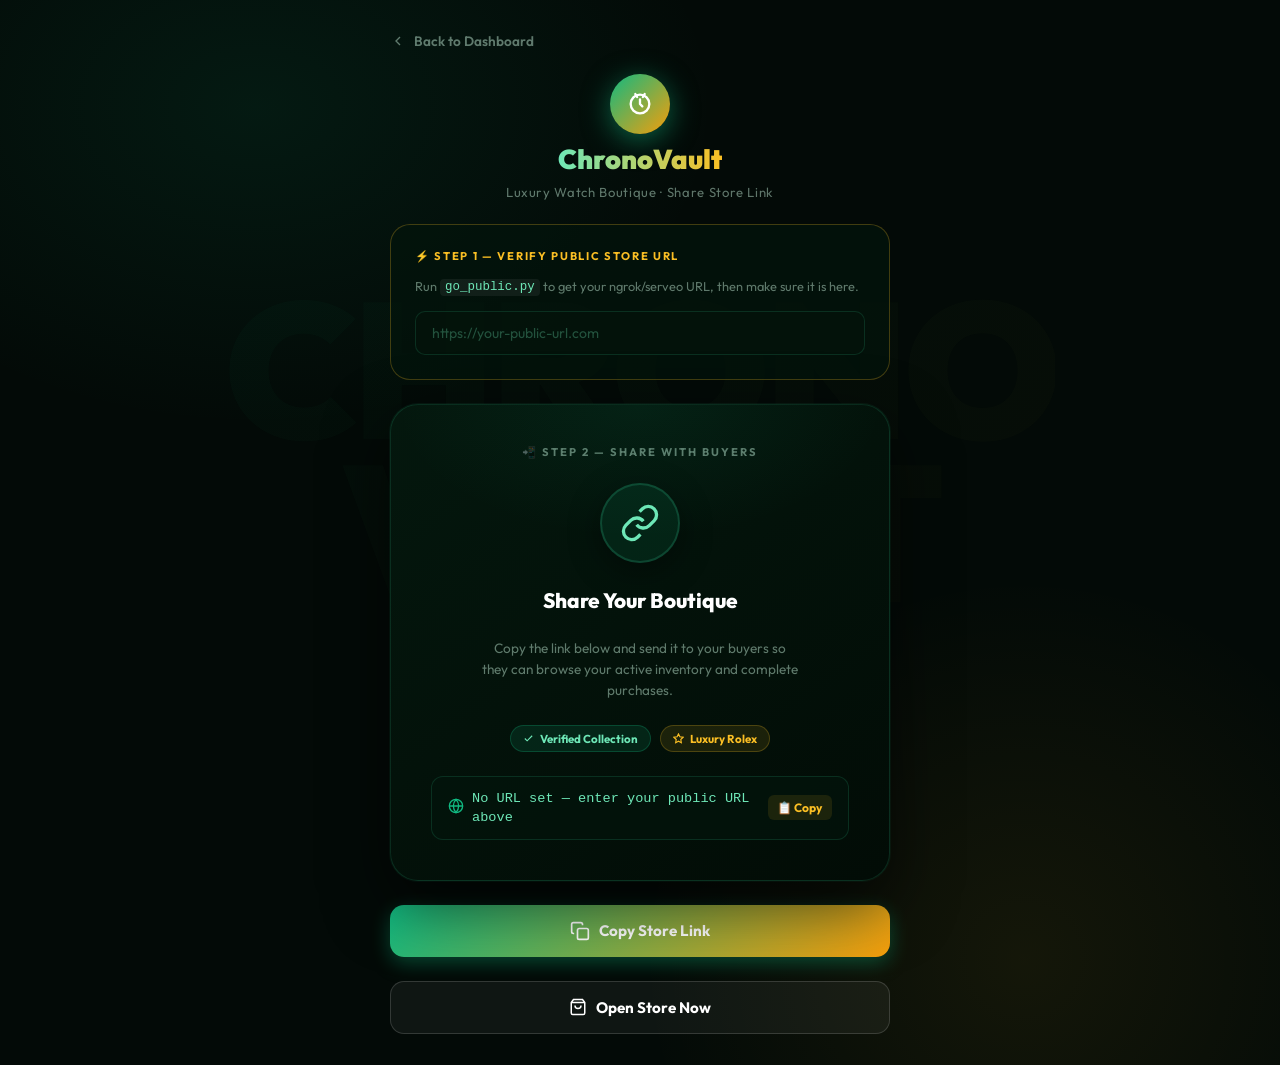
==== share-store.html @ b09a487b "Add files via upload" ====
<!DOCTYPE html>
<html lang="en">
<head>
  <meta charset="UTF-8">
  <meta name="viewport" content="width=device-width, initial-scale=1.0">
  <title>ChronoVault — Share Store Link</title>
  <meta name="description" content="Share your ChronoVault luxury watch store with buyers.">
  <link href="https://fonts.googleapis.com/css2?family=Outfit:wght@300;400;500;600;700;800;900&display=swap" rel="stylesheet">
  <style>
    *,*::before,*::after{margin:0;padding:0;box-sizing:border-box}
    :root{
      --bg:#030a07;--em5:#10b981;--go4:#fbbf24;--go5:#f59e0b;
      --border:rgba(52,211,153,.15);--text:#e6fff5;--muted:rgba(209,250,229,.45);
    }
    body{
      font-family:'Outfit',sans-serif;background:var(--bg);color:var(--text);
      min-height:100vh;display:flex;flex-direction:column;align-items:center;
      justify-content:center;padding:2rem;
      background-image:
        radial-gradient(ellipse 60% 50% at 20% 10%,rgba(16,185,129,.09) 0%,transparent 60%),
        radial-gradient(ellipse 50% 60% at 80% 90%,rgba(251,191,36,.07) 0%,transparent 60%);
    }
    /* Watermark */
    .wm{position:fixed;inset:0;pointer-events:none;z-index:0;
      display:flex;align-items:center;justify-content:center;overflow:hidden}
    .wm-text{font-size:clamp(4rem,15vw,14rem);font-weight:900;text-transform:uppercase;
      text-align:center;line-height:.85;letter-spacing:-.03em;white-space:nowrap;
      background:linear-gradient(135deg,rgba(16,185,129,.03) 0%,rgba(251,191,36,.02) 100%);
      -webkit-background-clip:text;-webkit-text-fill-color:transparent;background-clip:text}

    .page{position:relative;z-index:1;width:100%;max-width:500px;
      display:flex;flex-direction:column;gap:1.5rem;align-items:center}

    /* Back */
    .back-link{align-self:flex-start;display:flex;align-items:center;gap:.5rem;
      color:var(--muted);text-decoration:none;font-size:.85rem;font-weight:600;transition:.2s}
    .back-link:hover{color:#6ee7b7}
    .back-link svg{width:16px;height:16px}

    /* Brand */
    .brand{display:flex;flex-direction:column;align-items:center;gap:.5rem;text-align:center}
    .brand-icon{width:60px;height:60px;border-radius:50%;
      background:linear-gradient(135deg,var(--em5),var(--go5));
      display:flex;align-items:center;justify-content:center;
      box-shadow:0 6px 28px rgba(16,185,129,.5)}
    .brand-icon svg{width:28px;height:28px;color:#fff}
    .brand-name{font-size:1.7rem;font-weight:900;
      background:linear-gradient(90deg,#6ee7b7,var(--go4));
      -webkit-background-clip:text;-webkit-text-fill-color:transparent;background-clip:text}
    .brand-tagline{font-size:.82rem;color:var(--muted);letter-spacing:.05em}

    /* Setup card */
    .setup-card{width:100%;background:rgba(4,20,12,.7);border:1px solid rgba(251,191,36,.25);
      border-radius:20px;padding:1.5rem;display:flex;flex-direction:column;gap:.85rem}
    .setup-label{font-size:.7rem;text-transform:uppercase;letter-spacing:.15em;
      color:var(--go4);font-weight:700}
    .setup-hint{font-size:.8rem;color:var(--muted);line-height:1.5}
    .setup-hint code{background:rgba(255,255,255,.06);padding:.1em .4em;
      border-radius:4px;font-size:.78rem;color:#6ee7b7}
    .url-input-row{display:flex;gap:.6rem}
    .url-input{flex:1;padding:.75rem 1rem;background:rgba(4,20,12,.8);
      border:1.5px solid var(--border);border-radius:10px;color:var(--text);
      font-family:'Outfit',sans-serif;font-size:.88rem;outline:none;transition:.25s}
    .url-input:focus{border-color:var(--go4);box-shadow:0 0 0 3px rgba(251,191,36,.12)}
    .url-input::placeholder{color:rgba(110,231,183,.3)}
    
    /* Main share card */
    .share-card{width:100%;background:linear-gradient(145deg,rgba(4,24,14,.97),rgba(2,12,6,.99));
      border:1px solid var(--border);border-radius:28px;padding:2.5rem;
      display:flex;flex-direction:column;align-items:center;gap:1.5rem;
      box-shadow:0 24px 64px rgba(0,0,0,.6),0 0 0 1px rgba(52,211,153,.08);
      position:relative;overflow:hidden}
    .share-card::before{content:'';position:absolute;inset:0;pointer-events:none;
      background:radial-gradient(ellipse 70% 40% at 50% 0%,rgba(16,185,129,.08) 0%,transparent 70%)}

    .share-card-label{font-size:.7rem;text-transform:uppercase;letter-spacing:.18em;
      color:var(--muted);font-weight:700}
      
    /* Link big icon */
    .link-icon-big{width:80px;height:80px;border-radius:50%;
      background:rgba(16,185,129,.1);border:2px solid rgba(52,211,153,.2);
      display:flex;align-items:center;justify-content:center;color:#6ee7b7;
      box-shadow:0 8px 32px rgba(0,0,0,.4)}
    .link-icon-big svg{width:40px;height:40px}

    .share-title{font-size:1.3rem;font-weight:800;text-align:center;color:#fff;line-height:1.3}
    .share-sub{font-size:.85rem;color:var(--muted);text-align:center;
      line-height:1.55;max-width:320px}

    /* Badges */
    .badge-row{display:flex;gap:.6rem;flex-wrap:wrap;justify-content:center}
    .badge{display:flex;align-items:center;gap:.35rem;padding:.3rem .75rem;
      border-radius:50px;font-size:.72rem;font-weight:700;border:1px solid}
    .badge-green{background:rgba(16,185,129,.12);color:#6ee7b7;border-color:rgba(16,185,129,.25)}
    .badge-gold{background:rgba(251,191,36,.1);color:var(--go4);border-color:rgba(251,191,36,.22)}

    /* URL display bar */
    .url-display{width:100%;display:flex;align-items:center;gap:.5rem;
      background:rgba(4,20,12,.7);border:1px solid var(--border);
      border-radius:12px;padding:.75rem 1rem;cursor:pointer;transition:.25s}
    .url-display:hover{border-color:rgba(52,211,153,.35);box-shadow:0 4px 15px rgba(16,185,129,.15)}
    .url-icon{flex-shrink:0;color:var(--em5)}
    .url-icon svg{width:16px;height:16px}
    .url-text{flex:1;font-family:monospace;font-size:.85rem;color:#6ee7b7;
      word-break:break-all;line-height:1.4}
    .url-copy{flex-shrink:0;font-size:.75rem;font-weight:700;color:var(--go4);white-space:nowrap;
      background:rgba(251,191,36,.1);padding:.3rem .6rem;border-radius:6px;}

    /* Copy Button */
    .copy-btn-large{width:100%;padding:1rem;border-radius:14px;border:none;
      background:linear-gradient(135deg,var(--em5),var(--go5));color:#fff;
      font-family:'Outfit',sans-serif;font-size:.95rem;font-weight:700;
      cursor:pointer;display:flex;align-items:center;justify-content:center;gap:.6rem;transition:.25s;
      box-shadow:0 6px 20px rgba(16,185,129,.35)}
    .copy-btn-large:hover{transform:translateY(-2px);box-shadow:0 8px 28px rgba(16,185,129,.5)}
    .copy-btn-large svg{width:20px;height:20px}

    /* Visit store */
    .visit-btn{width:100%;padding:1rem;border-radius:14px;
      border:1px solid rgba(255,255,255,.15);background:rgba(255,255,255,.05);
      color:#fff;font-family:'Outfit',sans-serif;font-size:.95rem;font-weight:700;
      cursor:pointer;transition:.25s;display:flex;align-items:center;
      justify-content:center;gap:.6rem;text-decoration:none}
    .visit-btn:hover{background:rgba(255,255,255,.1);border-color:rgba(255,255,255,.3)}

    /* Toast */
    .toast{position:fixed;bottom:2rem;left:50%;transform:translateX(-50%);
      z-index:400;padding:.8rem 1.4rem;border-radius:12px;font-size:.88rem;
      font-weight:600;display:none;
      background:linear-gradient(135deg,rgba(16,185,129,.92),rgba(5,150,105,.92));
      color:#fff;border:1px solid rgba(52,211,153,.4);box-shadow:0 8px 30px rgba(0,0,0,.4)}
    .toast.show{display:flex;animation:su .3s ease}
    @keyframes su{
      from{opacity:0;transform:translate(-50%,10px)}
      to{opacity:1;transform:translate(-50%,0)}
    }
    ::-webkit-scrollbar{width:5px}
    ::-webkit-scrollbar-track{background:transparent}
    ::-webkit-scrollbar-thumb{background:rgba(16,185,129,.25);border-radius:3px}
  </style>
</head>
<body>

  <div class="wm"><div class="wm-text">CHRONO<br>VAULT</div></div>

  <div class="page">

    <!-- Back -->
    <a href="index.html" class="back-link">
      <svg viewBox="0 0 24 24" fill="none" stroke="currentColor" stroke-width="2">
        <polyline points="15 18 9 12 15 6"/>
      </svg>
      Back to Dashboard
    </a>

    <!-- Brand -->
    <div class="brand">
      <div class="brand-icon">
        <svg viewBox="0 0 24 24" fill="none" stroke="currentColor" stroke-width="2" stroke-linecap="round" stroke-linejoin="round">
          <circle cx="12" cy="12" r="8"/><polyline points="12 8 12 12 14 14"/>
          <path d="M8 3.5 9.5 6M16 3.5 14.5 6"/>
        </svg>
      </div>
      <div class="brand-name">ChronoVault</div>
      <div class="brand-tagline">Luxury Watch Boutique · Share Store Link</div>
    </div>

    <!-- Step 1: Enter public URL -->
    <div class="setup-card">
      <div class="setup-label">⚡ Step 1 — Verify Public Store URL</div>
      <div class="setup-hint">
        Run <code>go_public.py</code> to get your ngrok/serveo URL, then make sure it is here.
      </div>
      <div class="url-input-row">
        <input type="text" class="url-input" id="publicUrlInput"
          placeholder="https://your-public-url.com"
          oninput="onUrlInput()">
      </div>
    </div>

    <!-- Share Card -->
    <div class="share-card">
      <div class="share-card-label">📲 Step 2 — Share With Buyers</div>

      <div class="link-icon-big">
        <svg viewBox="0 0 24 24" fill="none" stroke="currentColor" stroke-width="2">
          <path d="M10 13a5 5 0 0 0 7.54.54l3-3a5 5 0 0 0-7.07-7.07l-1.72 1.71"/>
          <path d="M14 11a5 5 0 0 0-7.54-.54l-3 3a5 5 0 0 0 7.07 7.07l1.71-1.71"/>
        </svg>
      </div>

      <div class="share-title">Share Your Boutique</div>
      <div class="share-sub">Copy the link below and send it to your buyers so they can browse your active inventory and complete purchases.</div>

      <div class="badge-row">
        <span class="badge badge-green">
          <svg width="11" height="11" viewBox="0 0 24 24" fill="none" stroke="currentColor" stroke-width="2.5">
            <polyline points="20 6 9 17 4 12"/>
          </svg>
          Verified Collection
        </span>
        <span class="badge badge-gold">
          <svg width="11" height="11" viewBox="0 0 24 24" fill="none" stroke="currentColor" stroke-width="2.5">
            <path d="M12 2l3.09 6.26L22 9.27l-5 4.87 1.18 6.88L12 17.77l-6.18 3.25L7 14.14 2 9.27l6.91-1.01L12 2z"/>
          </svg>
          Luxury Rolex
        </span>
      </div>
      
      <!-- URL display bar -->
      <div class="url-display" onclick="copyUrl()" title="Click to copy">
        <div class="url-icon">
          <svg viewBox="0 0 24 24" fill="none" stroke="currentColor" stroke-width="2">
            <circle cx="12" cy="12" r="10"/>
            <line x1="2" y1="12" x2="22" y2="12"/>
            <path d="M12 2a15.3 15.3 0 0 1 4 10 15.3 15.3 0 0 1-4 10 15.3 15.3 0 0 1-4-10 15.3 15.3 0 0 1 4-10z"/>
          </svg>
        </div>
        <div class="url-text" id="urlDisplayText">No URL set</div>
        <div class="url-copy">📋 Copy</div>
      </div>
    </div>

    <!-- Buttons -->
    <button class="copy-btn-large" onclick="copyUrl()">
      <svg viewBox="0 0 24 24" fill="none" stroke="currentColor" stroke-width="2">
        <rect x="9" y="9" width="13" height="13" rx="2" ry="2"/>
        <path d="M5 15H4a2 2 0 0 1-2-2V4a2 2 0 0 1 2-2h9a2 2 0 0 1 2 2v1"/>
      </svg>
      Copy Store Link
    </button>

    <!-- Open Store -->
    <a class="visit-btn" id="visitBtn" href="store.html" target="_blank">
      <svg width="18" height="18" viewBox="0 0 24 24" fill="none" stroke="currentColor" stroke-width="2">
        <path d="M6 2L3 6v14a2 2 0 0 0 2 2h14a2 2 0 0 0 2-2V6l-3-4z"/>
        <line x1="3" y1="6" x2="21" y2="6"/>
        <path d="M16 10a4 4 0 0 1-8 0"/>
      </svg>
      Open Store Now
    </a>

  </div>

  <div class="toast" id="toast"></div>

  <script>
    // ── State ──────────────────────────────────────────────────────────────
    let currentStoreUrl = '';

    // Auto-detect current URL on load
    (async function() {
      // 1. First check if there is an active tunnel via our API
      try {
        const res = await fetch('http://localhost:8080/api/tunnel');
        const data = await res.json();
        if (data && data.url) {
          document.getElementById('publicUrlInput').value = data.url;
          onUrlInput();
          return;
        }
      } catch (e) {
        // server might not be running locally
      }

      // 2. Check if URL was passed via query param (e.g. from go_public.py)
      const urlParams = new URLSearchParams(window.location.search);
      const queryUrl = urlParams.get('url');

      if (queryUrl) {
        document.getElementById('publicUrlInput').value = queryUrl;
        localStorage.setItem('cv_public_url', queryUrl);
      } else {
        const href = window.location.href;
        if (href.startsWith('http://') || href.startsWith('https://')) {
          const base = href.replace(/[^/]*$/, '');
          const detected = base + 'store.html';
          if (!href.startsWith('file://') && !href.includes('localhost')) {
            document.getElementById('publicUrlInput').value = detected;
          }
        }
        const saved = localStorage.getItem('cv_public_url');
        if (saved && !document.getElementById('publicUrlInput').value) {
          document.getElementById('publicUrlInput').value = saved;
        }
      }
      onUrlInput();
    })();

    function onUrlInput() {
      const val = document.getElementById('publicUrlInput').value.trim();
      currentStoreUrl = val ? (val.endsWith('store.html') ? val : val.replace(/\/$/, '') + '/store.html') : '';
      
      if (currentStoreUrl) {
        localStorage.setItem('cv_public_url', currentStoreUrl);
      }
      
      document.getElementById('urlDisplayText').textContent =
        currentStoreUrl || 'No URL set — enter your public URL above';
      document.getElementById('visitBtn').href = currentStoreUrl || 'store.html';
    }

    function copyUrl() {
      if (!currentStoreUrl) { showToast('⚠ Enter a URL first.'); return; }
      navigator.clipboard.writeText(currentStoreUrl)
        .then(() => showToast('✓ Store URL copied to clipboard!'))
        .catch(() => {
          const el = document.createElement('textarea');
          el.value = currentStoreUrl;
          document.body.appendChild(el); el.select();
          document.execCommand('copy'); document.body.removeChild(el);
          showToast('✓ Store URL copied!');
        });
    }

    function showToast(msg) {
      const t = document.getElementById('toast');
      t.textContent = msg; t.classList.add('show');
      setTimeout(() => t.classList.remove('show'), 3000);
    }
  </script>
</body>
</html>
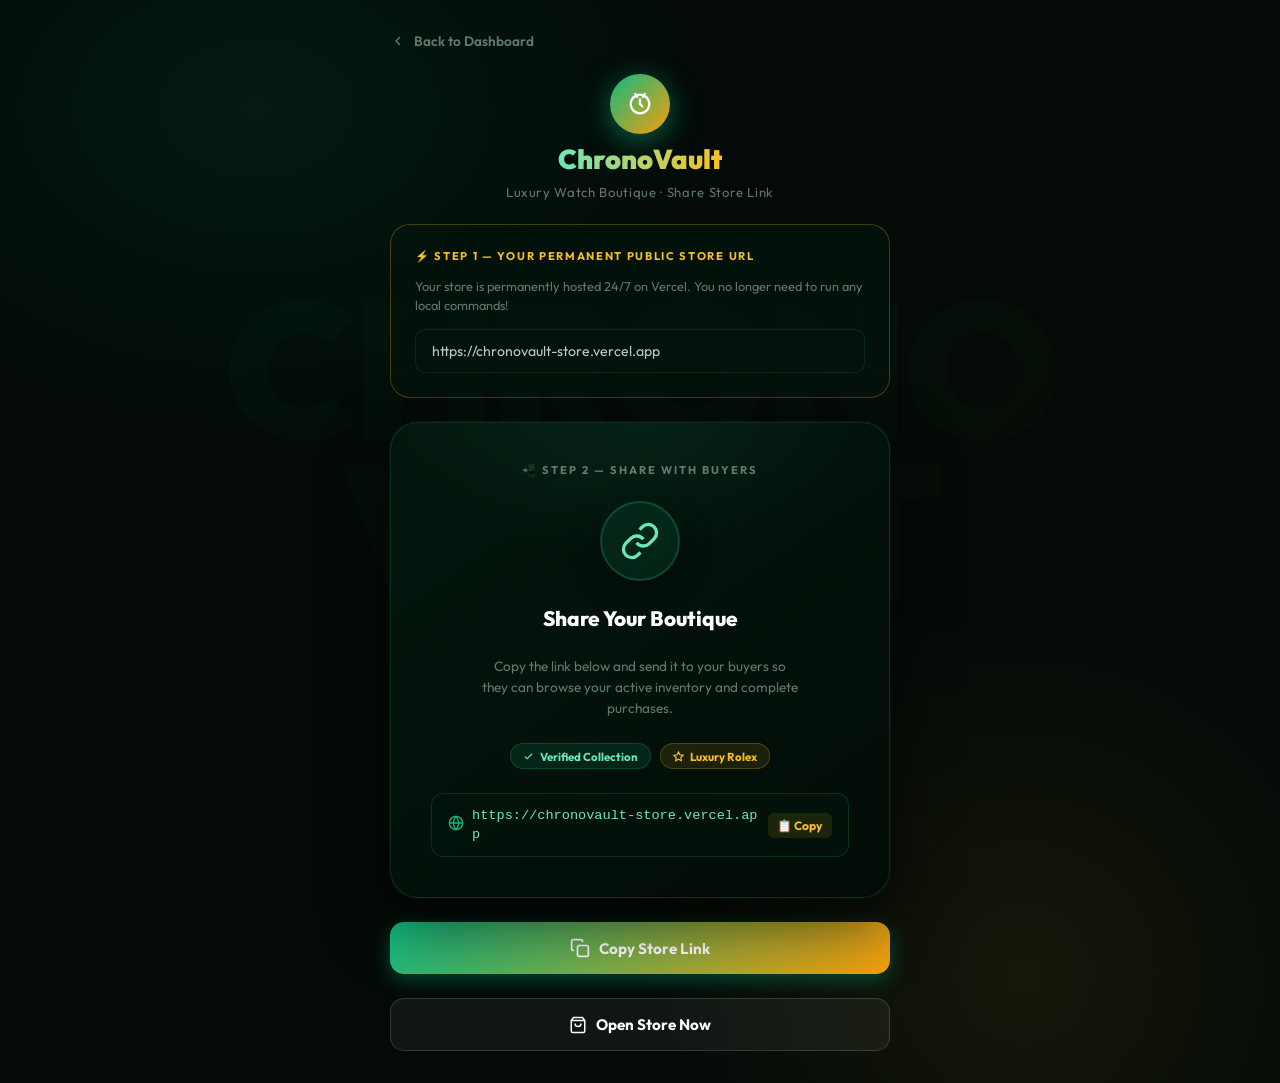
==== commit ad5e79d4: "Add files via upload" ====
--- a/share-store.html
+++ b/share-store.html
@@ -165,16 +165,14 @@
       <div class="brand-tagline">Luxury Watch Boutique · Share Store Link</div>
     </div>
 
-    <!-- Step 1: Enter public URL -->
+    <!-- Step 1: Your Permanent Public Store URL -->
     <div class="setup-card">
-      <div class="setup-label">⚡ Step 1 — Verify Public Store URL</div>
+      <div class="setup-label">⚡ Step 1 — Your Permanent Public Store URL</div>
       <div class="setup-hint">
-        Run <code>go_public.py</code> to get your ngrok/serveo URL, then make sure it is here.
+        Your store is permanently hosted 24/7 on Vercel. You no longer need to run any local commands!
       </div>
       <div class="url-input-row">
-        <input type="text" class="url-input" id="publicUrlInput"
-          placeholder="https://your-public-url.com"
-          oninput="onUrlInput()">
+        <input type="text" class="url-input" id="publicUrlInput" readonly style="opacity: 0.8; cursor: not-allowed;">
       </div>
     </div>
 
@@ -246,58 +244,22 @@
 
   <script>
     // ── State ──────────────────────────────────────────────────────────────
-    let currentStoreUrl = '';
+    // The Vercel URL is permanent and acts as the root of the store!
+    const VERCEL_URL = 'https://chronovault-store.vercel.app';
+    let currentStoreUrl = VERCEL_URL;
 
     // Auto-detect current URL on load
     (async function() {
-      // 1. First check if there is an active tunnel via our API
-      try {
-        const res = await fetch('http://localhost:8080/api/tunnel');
-        const data = await res.json();
-        if (data && data.url) {
-          document.getElementById('publicUrlInput').value = data.url;
-          onUrlInput();
-          return;
-        }
-      } catch (e) {
-        // server might not be running locally
-      }
-
-      // 2. Check if URL was passed via query param (e.g. from go_public.py)
-      const urlParams = new URLSearchParams(window.location.search);
-      const queryUrl = urlParams.get('url');
-
-      if (queryUrl) {
-        document.getElementById('publicUrlInput').value = queryUrl;
-        localStorage.setItem('cv_public_url', queryUrl);
-      } else {
-        const href = window.location.href;
-        if (href.startsWith('http://') || href.startsWith('https://')) {
-          const base = href.replace(/[^/]*$/, '');
-          const detected = base + 'store.html';
-          if (!href.startsWith('file://') && !href.includes('localhost')) {
-            document.getElementById('publicUrlInput').value = detected;
-          }
-        }
-        const saved = localStorage.getItem('cv_public_url');
-        if (saved && !document.getElementById('publicUrlInput').value) {
-          document.getElementById('publicUrlInput').value = saved;
-        }
-      }
+      document.getElementById('publicUrlInput').value = VERCEL_URL;
       onUrlInput();
     })();
 
     function onUrlInput() {
-      const val = document.getElementById('publicUrlInput').value.trim();
-      currentStoreUrl = val ? (val.endsWith('store.html') ? val : val.replace(/\/$/, '') + '/store.html') : '';
+      // Always enforce the Vercel URL as the base
+      currentStoreUrl = VERCEL_URL;
       
-      if (currentStoreUrl) {
-        localStorage.setItem('cv_public_url', currentStoreUrl);
-      }
-      
-      document.getElementById('urlDisplayText').textContent =
-        currentStoreUrl || 'No URL set — enter your public URL above';
-      document.getElementById('visitBtn').href = currentStoreUrl || 'store.html';
+      document.getElementById('urlDisplayText').textContent = currentStoreUrl;
+      document.getElementById('visitBtn').href = currentStoreUrl;
     }
 
     function copyUrl() {
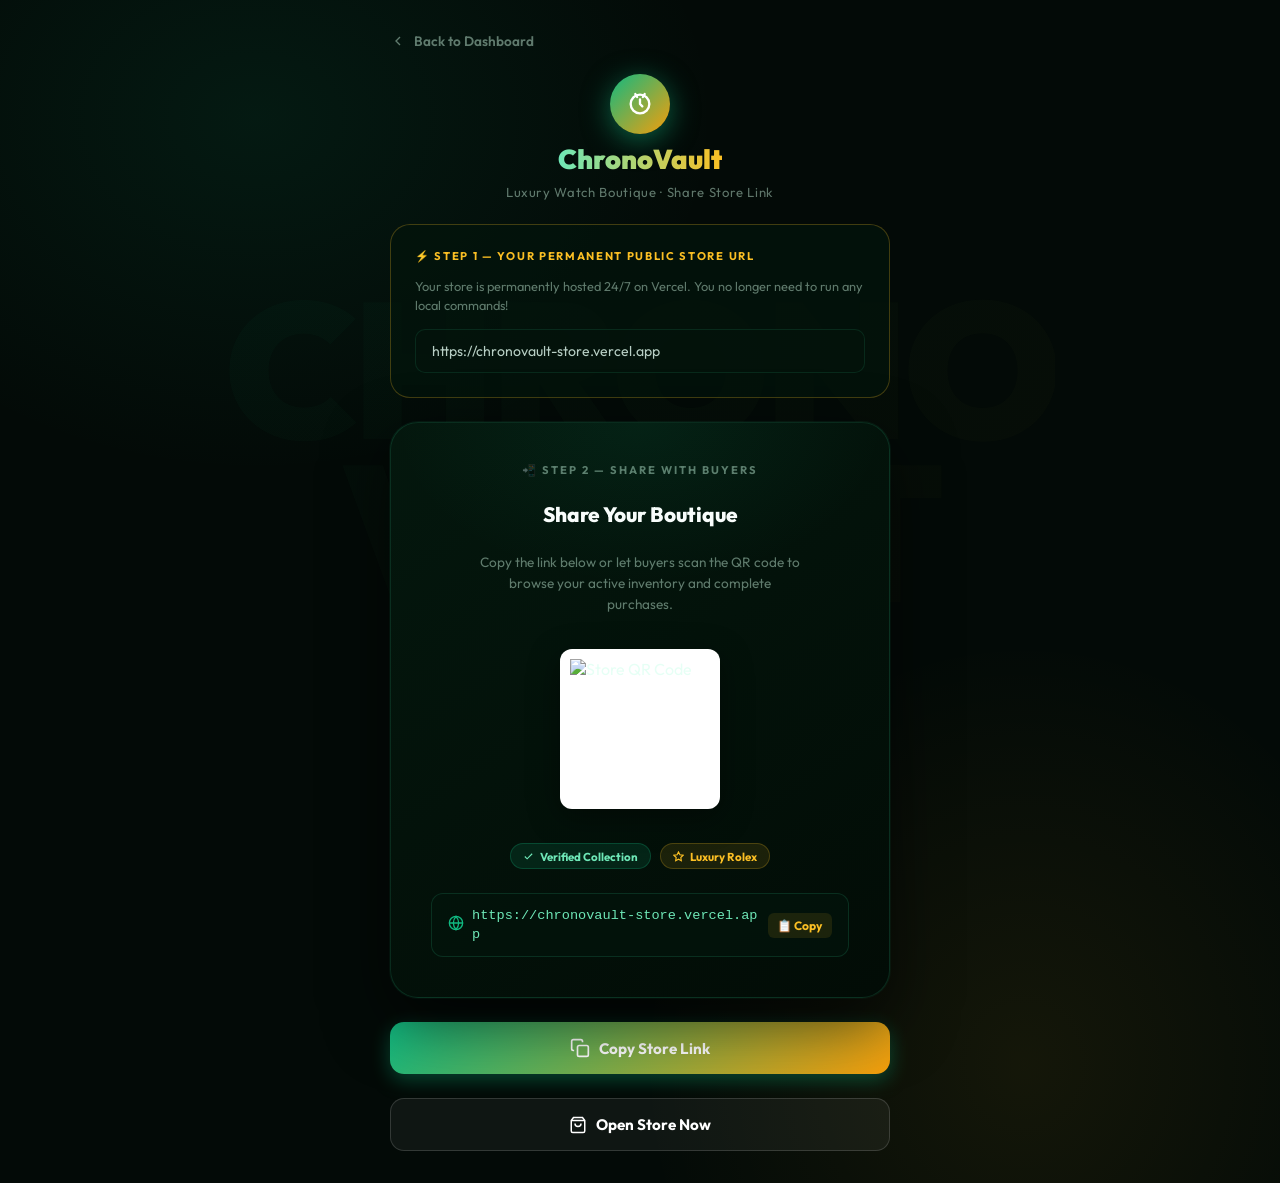
==== commit 4fdb172e: "Add files via upload" ====
--- a/share-store.html
+++ b/share-store.html
@@ -180,15 +180,13 @@
     <div class="share-card">
       <div class="share-card-label">📲 Step 2 — Share With Buyers</div>
 
-      <div class="link-icon-big">
-        <svg viewBox="0 0 24 24" fill="none" stroke="currentColor" stroke-width="2">
-          <path d="M10 13a5 5 0 0 0 7.54.54l3-3a5 5 0 0 0-7.07-7.07l-1.72 1.71"/>
-          <path d="M14 11a5 5 0 0 0-7.54-.54l-3 3a5 5 0 0 0 7.07 7.07l1.71-1.71"/>
-        </svg>
-      </div>
-
       <div class="share-title">Share Your Boutique</div>
-      <div class="share-sub">Copy the link below and send it to your buyers so they can browse your active inventory and complete purchases.</div>
+      <div class="share-sub">Copy the link below or let buyers scan the QR code to browse your active inventory and complete purchases.</div>
+
+      <!-- QR Code Display -->
+      <div style="background: #fff; padding: 10px; border-radius: 12px; margin: 10px 0; box-shadow: 0 8px 32px rgba(0,0,0,.4);">
+        <img id="qrCodeImg" src="" alt="Store QR Code" style="width: 140px; height: 140px; display: block;">
+      </div>
 
       <div class="badge-row">
         <span class="badge badge-green">
@@ -260,6 +258,10 @@
       
       document.getElementById('urlDisplayText').textContent = currentStoreUrl;
       document.getElementById('visitBtn').href = currentStoreUrl;
+
+      // Generate the QR Code dynamically
+      const qrApiUrl = 'https://api.qrserver.com/v1/create-qr-code/?size=200x200&data=' + encodeURIComponent(currentStoreUrl);
+      document.getElementById('qrCodeImg').src = qrApiUrl;
     }
 
     function copyUrl() {
